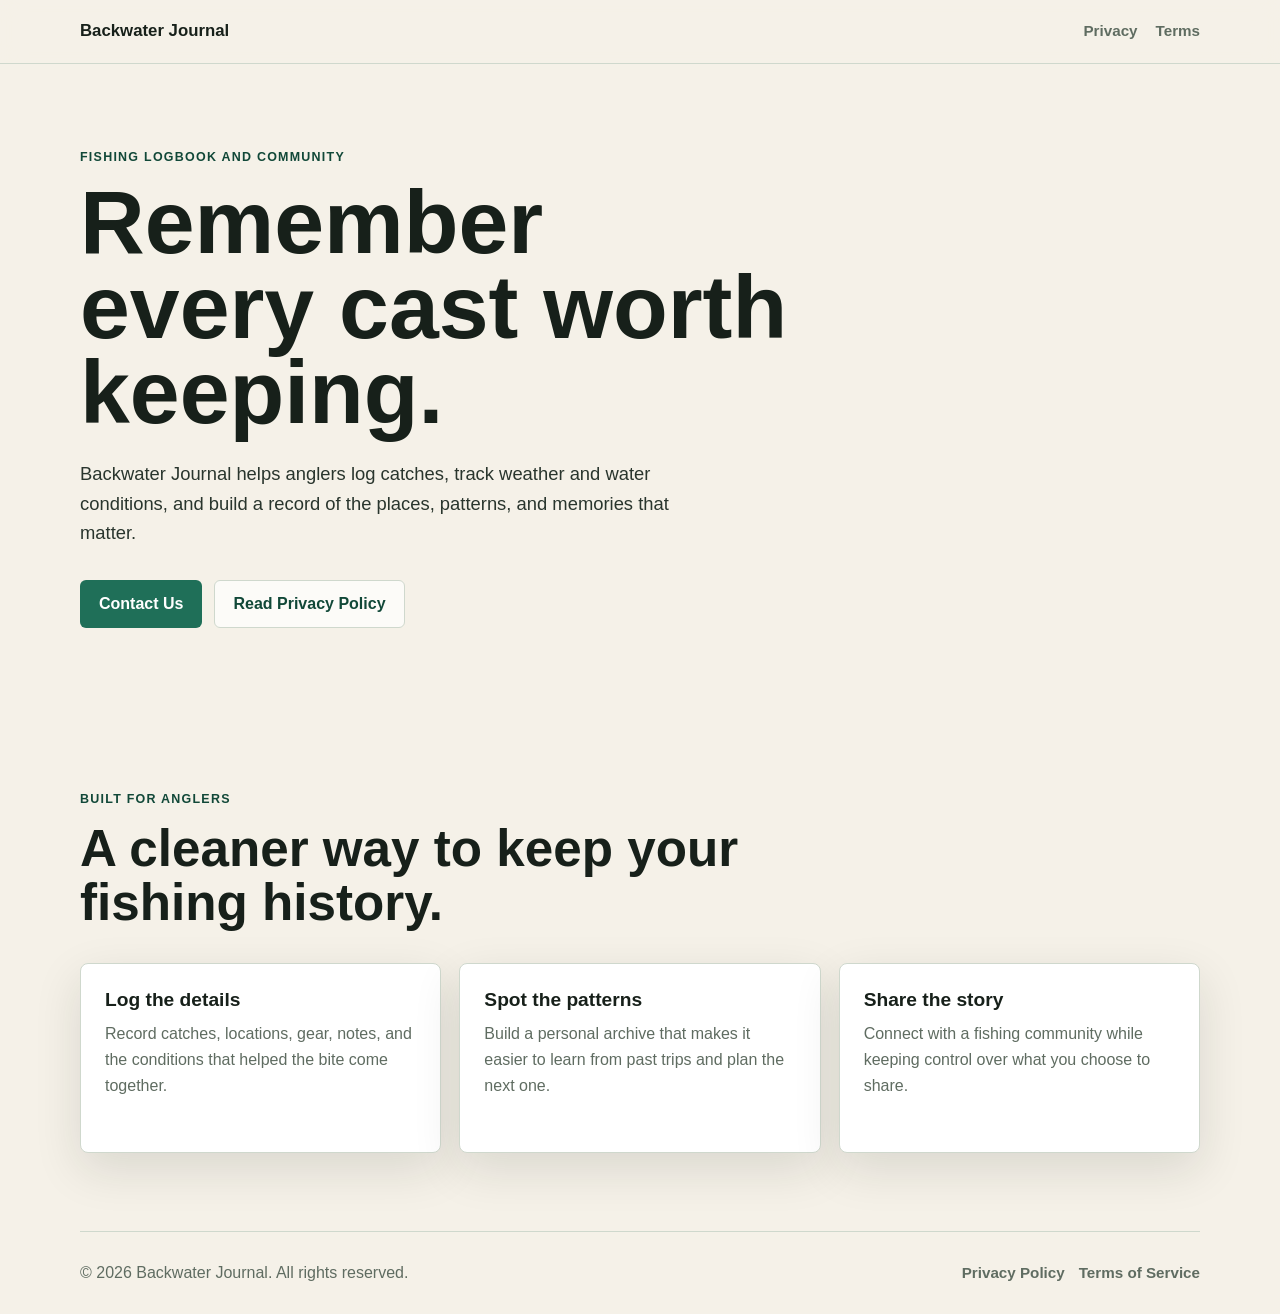
==== index.html @ 4f359d8a "Add Backwater Journal website pages" ====
<!DOCTYPE html>
<html lang="en">
<head>
  <meta charset="UTF-8">
  <meta name="viewport" content="width=device-width, initial-scale=1.0">
  <meta name="description" content="Backwater Journal is a mobile fishing journal and community app for logging catches, tracking conditions, and sharing time on the water.">
  <title>Backwater Journal</title>
  <link rel="stylesheet" href="styles.css">
</head>
<body>
  <header class="site-header">
    <nav class="nav" aria-label="Primary navigation">
      <a class="brand" href="index.html">Backwater Journal</a>
      <div class="nav-links">
        <a href="privacy.html">Privacy</a>
        <a href="terms.html">Terms</a>
      </div>
    </nav>
  </header>

  <main>
    <section class="hero">
      <div class="hero-content">
        <p class="eyebrow">Fishing logbook and community</p>
        <h1>Remember every cast worth keeping.</h1>
        <p class="hero-copy">
          Backwater Journal helps anglers log catches, track weather and water conditions,
          and build a record of the places, patterns, and memories that matter.
        </p>
        <div class="actions">
          <a class="button primary" href="mailto:hello@backwaterjournal.com">Contact Us</a>
          <a class="button secondary" href="privacy.html">Read Privacy Policy</a>
        </div>
      </div>
    </section>

    <section class="section">
      <div class="section-heading">
        <p class="eyebrow">Built for anglers</p>
        <h2>A cleaner way to keep your fishing history.</h2>
      </div>
      <div class="feature-grid">
        <article class="feature">
          <h3>Log the details</h3>
          <p>Record catches, locations, gear, notes, and the conditions that helped the bite come together.</p>
        </article>
        <article class="feature">
          <h3>Spot the patterns</h3>
          <p>Build a personal archive that makes it easier to learn from past trips and plan the next one.</p>
        </article>
        <article class="feature">
          <h3>Share the story</h3>
          <p>Connect with a fishing community while keeping control over what you choose to share.</p>
        </article>
      </div>
    </section>
  </main>

  <footer class="site-footer">
    <p>&copy; 2026 Backwater Journal. All rights reserved.</p>
    <div class="footer-links">
      <a href="privacy.html">Privacy Policy</a>
      <a href="terms.html">Terms of Service</a>
    </div>
  </footer>
</body>
</html>
---- styles.css ----
:root {
  --bg: #f5f1e8;
  --bg-soft: #e6eee7;
  --ink: #17201a;
  --muted: #5f6c61;
  --line: #cfd8cd;
  --accent: #1f6f58;
  --accent-dark: #114838;
  --white: #ffffff;
  --shadow: 0 16px 48px rgba(23, 32, 26, 0.12);
}

* {
  box-sizing: border-box;
}

body {
  margin: 0;
  min-height: 100vh;
  color: var(--ink);
  background: var(--bg);
  font-family: Arial, Helvetica, sans-serif;
  line-height: 1.6;
}

a {
  color: inherit;
}

.site-header {
  position: sticky;
  top: 0;
  z-index: 10;
  background: rgba(245, 241, 232, 0.92);
  border-bottom: 1px solid var(--line);
  backdrop-filter: blur(12px);
}

.nav {
  display: flex;
  align-items: center;
  justify-content: space-between;
  width: min(1120px, calc(100% - 32px));
  margin: 0 auto;
  padding: 18px 0;
}

.brand {
  font-size: 1.05rem;
  font-weight: 800;
  text-decoration: none;
  letter-spacing: 0;
}

.nav-links {
  display: flex;
  gap: 18px;
  align-items: center;
}

.nav-links a,
.footer-links a {
  color: var(--muted);
  font-size: 0.95rem;
  font-weight: 700;
  text-decoration: none;
}

.nav-links a:hover,
.nav-links a[aria-current="page"],
.footer-links a:hover {
  color: var(--accent-dark);
}

.hero {
  display: grid;
  align-items: center;
  min-height: 72vh;
  padding: 72px 0;
  background:
    linear-gradient(rgba(245, 241, 232, 0.2), rgba(245, 241, 232, 0.95)),
    url("https://images.unsplash.com/photo-1519566335946-e6f65f0f4fdf?auto=format&fit=crop&w=1800&q=80") center/cover;
}

.hero-content,
.section,
.legal {
  width: min(1120px, calc(100% - 32px));
  margin: 0 auto;
}

.hero-content {
  max-width: 720px;
  margin-left: max(16px, calc((100% - 1120px) / 2));
}

.eyebrow {
  margin: 0 0 12px;
  color: var(--accent-dark);
  font-size: 0.78rem;
  font-weight: 800;
  letter-spacing: 0.1em;
  text-transform: uppercase;
}

h1,
h2,
h3,
p {
  overflow-wrap: anywhere;
}

h1 {
  max-width: 760px;
  margin: 0;
  font-size: clamp(2.75rem, 7vw, 6rem);
  line-height: 0.95;
  letter-spacing: 0;
}

h2 {
  margin: 0;
  font-size: clamp(2rem, 4vw, 3.5rem);
  line-height: 1.05;
  letter-spacing: 0;
}

h3 {
  margin: 0 0 10px;
  font-size: 1.2rem;
  line-height: 1.2;
}

.hero-copy {
  max-width: 620px;
  margin: 24px 0 0;
  color: #29352d;
  font-size: 1.15rem;
}

.actions {
  display: flex;
  flex-wrap: wrap;
  gap: 12px;
  margin-top: 32px;
}

.button {
  display: inline-flex;
  min-height: 48px;
  align-items: center;
  justify-content: center;
  border: 1px solid transparent;
  border-radius: 6px;
  padding: 0 18px;
  font-weight: 800;
  text-decoration: none;
}

.button.primary {
  color: var(--white);
  background: var(--accent);
}

.button.primary:hover {
  background: var(--accent-dark);
}

.button.secondary {
  color: var(--accent-dark);
  background: rgba(255, 255, 255, 0.72);
  border-color: var(--line);
}

.section {
  padding: 78px 0;
}

.section-heading {
  max-width: 760px;
}

.feature-grid {
  display: grid;
  grid-template-columns: repeat(3, minmax(0, 1fr));
  gap: 18px;
  margin-top: 34px;
}

.feature {
  min-height: 190px;
  padding: 24px;
  background: var(--white);
  border: 1px solid var(--line);
  border-radius: 8px;
  box-shadow: var(--shadow);
}

.feature p {
  margin: 0;
  color: var(--muted);
}

.legal {
  max-width: 820px;
  padding: 72px 0;
}

.legal h1 {
  font-size: clamp(2.5rem, 6vw, 4.5rem);
}

.legal section {
  padding: 28px 0;
  border-top: 1px solid var(--line);
}

.legal section:first-of-type {
  margin-top: 36px;
}

.legal p {
  color: var(--muted);
}

.legal a {
  color: var(--accent-dark);
  font-weight: 700;
}

.updated {
  margin: 14px 0 0;
}

.site-footer {
  display: flex;
  gap: 16px;
  align-items: center;
  justify-content: space-between;
  width: min(1120px, calc(100% - 32px));
  margin: 0 auto;
  padding: 28px 0;
  color: var(--muted);
  border-top: 1px solid var(--line);
}

.site-footer p {
  margin: 0;
}

.footer-links {
  display: flex;
  flex-wrap: wrap;
  gap: 14px;
}

@media (max-width: 760px) {
  .nav,
  .site-footer {
    align-items: flex-start;
    flex-direction: column;
  }

  .hero {
    min-height: 68vh;
    padding: 54px 0;
  }

  .hero-content {
    margin: 0 auto;
  }

  .feature-grid {
    grid-template-columns: 1fr;
  }

  .button {
    width: 100%;
  }
}
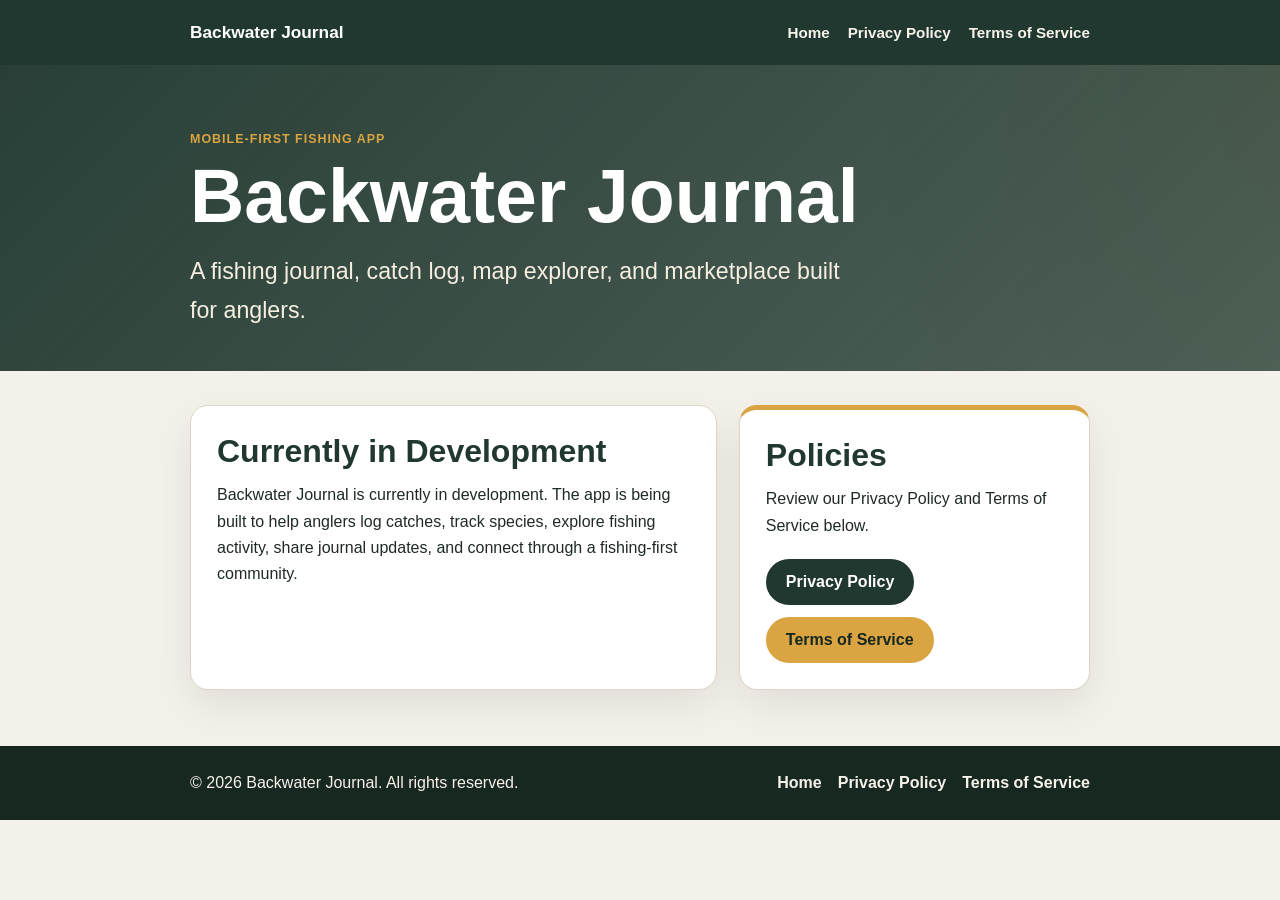
==== commit 5ad7a556: "Add Backwater Journal privacy and terms pages" ====
--- a/index.html
+++ b/index.html
@@ -3,64 +3,60 @@
 <head>
   <meta charset="UTF-8">
   <meta name="viewport" content="width=device-width, initial-scale=1.0">
-  <meta name="description" content="Backwater Journal is a mobile fishing journal and community app for logging catches, tracking conditions, and sharing time on the water.">
+  <meta name="description" content="Backwater Journal is a fishing journal, catch log, map explorer, and marketplace built for anglers.">
   <title>Backwater Journal</title>
   <link rel="stylesheet" href="styles.css">
 </head>
 <body>
   <header class="site-header">
     <nav class="nav" aria-label="Primary navigation">
-      <a class="brand" href="index.html">Backwater Journal</a>
+      <a class="brand" href="./">Backwater Journal</a>
       <div class="nav-links">
-        <a href="privacy.html">Privacy</a>
-        <a href="terms.html">Terms</a>
+        <a href="./">Home</a>
+        <a href="privacy/">Privacy Policy</a>
+        <a href="terms/">Terms of Service</a>
       </div>
     </nav>
   </header>
 
   <main>
     <section class="hero">
-      <div class="hero-content">
-        <p class="eyebrow">Fishing logbook and community</p>
-        <h1>Remember every cast worth keeping.</h1>
-        <p class="hero-copy">
-          Backwater Journal helps anglers log catches, track weather and water conditions,
-          and build a record of the places, patterns, and memories that matter.
-        </p>
-        <div class="actions">
-          <a class="button primary" href="mailto:hello@backwaterjournal.com">Contact Us</a>
-          <a class="button secondary" href="privacy.html">Read Privacy Policy</a>
-        </div>
+      <div class="container">
+        <p class="eyebrow">Mobile-first fishing app</p>
+        <h1>Backwater Journal</h1>
+        <p class="subtitle">A fishing journal, catch log, map explorer, and marketplace built for anglers.</p>
       </div>
     </section>
 
-    <section class="section">
-      <div class="section-heading">
-        <p class="eyebrow">Built for anglers</p>
-        <h2>A cleaner way to keep your fishing history.</h2>
-      </div>
-      <div class="feature-grid">
-        <article class="feature">
-          <h3>Log the details</h3>
-          <p>Record catches, locations, gear, notes, and the conditions that helped the bite come together.</p>
-        </article>
-        <article class="feature">
-          <h3>Spot the patterns</h3>
-          <p>Build a personal archive that makes it easier to learn from past trips and plan the next one.</p>
-        </article>
-        <article class="feature">
-          <h3>Share the story</h3>
-          <p>Connect with a fishing community while keeping control over what you choose to share.</p>
-        </article>
-      </div>
+    <section class="container content-grid" aria-label="Website information">
+      <article class="card">
+        <h2>Currently in Development</h2>
+        <p>
+          Backwater Journal is currently in development. The app is being built to help
+          anglers log catches, track species, explore fishing activity, share journal
+          updates, and connect through a fishing-first community.
+        </p>
+      </article>
+
+      <article class="card policy-card">
+        <h2>Policies</h2>
+        <p>Review our Privacy Policy and Terms of Service below.</p>
+        <div class="button-row">
+          <a class="button" href="privacy/">Privacy Policy</a>
+          <a class="button button-accent" href="terms/">Terms of Service</a>
+        </div>
+      </article>
     </section>
   </main>
 
   <footer class="site-footer">
-    <p>&copy; 2026 Backwater Journal. All rights reserved.</p>
-    <div class="footer-links">
-      <a href="privacy.html">Privacy Policy</a>
-      <a href="terms.html">Terms of Service</a>
+    <div class="container footer-inner">
+      <p>&copy; 2026 Backwater Journal. All rights reserved.</p>
+      <div class="footer-links">
+        <a href="./">Home</a>
+        <a href="privacy/">Privacy Policy</a>
+        <a href="terms/">Terms of Service</a>
+      </div>
     </div>
   </footer>
 </body>
--- a/styles.css
+++ b/styles.css
@@ -1,13 +1,14 @@
 :root {
-  --bg: #f5f1e8;
-  --bg-soft: #e6eee7;
-  --ink: #17201a;
-  --muted: #5f6c61;
-  --line: #cfd8cd;
-  --accent: #1f6f58;
-  --accent-dark: #114838;
-  --white: #ffffff;
-  --shadow: 0 16px 48px rgba(23, 32, 26, 0.12);
+  --bg: #f4f1ea;
+  --text: #1f2a24;
+  --muted: #5f6b63;
+  --green: #20382f;
+  --green-dark: #172820;
+  --gold: #d9a441;
+  --gold-dark: #a87318;
+  --card: #ffffff;
+  --line: #ddd6c8;
+  --shadow: 0 16px 40px rgba(0, 0, 0, 0.08);
 }
 
 * {
@@ -16,262 +17,276 @@
 
 body {
   margin: 0;
-  min-height: 100vh;
-  color: var(--ink);
+  color: var(--text);
   background: var(--bg);
   font-family: Arial, Helvetica, sans-serif;
-  line-height: 1.6;
+  line-height: 1.65;
 }
 
 a {
-  color: inherit;
+  color: var(--green);
+}
+
+a:hover {
+  color: var(--gold-dark);
+}
+
+.container {
+  width: min(900px, calc(100% - 32px));
+  margin: 0 auto;
 }
 
 .site-header {
-  position: sticky;
-  top: 0;
-  z-index: 10;
-  background: rgba(245, 241, 232, 0.92);
-  border-bottom: 1px solid var(--line);
-  backdrop-filter: blur(12px);
+  background: var(--green);
+  color: #ffffff;
 }
 
 .nav {
   display: flex;
+  flex-wrap: wrap;
   align-items: center;
   justify-content: space-between;
-  width: min(1120px, calc(100% - 32px));
+  gap: 14px;
+  width: min(900px, calc(100% - 32px));
   margin: 0 auto;
   padding: 18px 0;
 }
 
 .brand {
-  font-size: 1.05rem;
+  color: #ffffff;
+  font-size: 1.08rem;
   font-weight: 800;
   text-decoration: none;
-  letter-spacing: 0;
 }
 
 .nav-links {
   display: flex;
-  gap: 18px;
-  align-items: center;
-}
-
-.nav-links a,
-.footer-links a {
-  color: var(--muted);
+  flex-wrap: wrap;
+  gap: 10px 18px;
+}
+
+.nav-links a {
+  color: #f7f3eb;
   font-size: 0.95rem;
   font-weight: 700;
   text-decoration: none;
 }
 
 .nav-links a:hover,
-.nav-links a[aria-current="page"],
-.footer-links a:hover {
-  color: var(--accent-dark);
+.nav-links a[aria-current="page"] {
+  color: var(--gold);
 }
 
 .hero {
-  display: grid;
-  align-items: center;
-  min-height: 72vh;
-  padding: 72px 0;
+  padding: 64px 0 42px;
   background:
-    linear-gradient(rgba(245, 241, 232, 0.2), rgba(245, 241, 232, 0.95)),
-    url("https://images.unsplash.com/photo-1519566335946-e6f65f0f4fdf?auto=format&fit=crop&w=1800&q=80") center/cover;
-}
-
-.hero-content,
-.section,
-.legal {
-  width: min(1120px, calc(100% - 32px));
-  margin: 0 auto;
-}
-
-.hero-content {
-  max-width: 720px;
-  margin-left: max(16px, calc((100% - 1120px) / 2));
+    linear-gradient(135deg, rgba(32, 56, 47, 0.96), rgba(32, 56, 47, 0.78)),
+    radial-gradient(circle at top right, rgba(217, 164, 65, 0.26), transparent 34%);
+  color: #ffffff;
 }
 
 .eyebrow {
-  margin: 0 0 12px;
-  color: var(--accent-dark);
+  margin: 0 0 10px;
+  color: var(--gold);
   font-size: 0.78rem;
   font-weight: 800;
-  letter-spacing: 0.1em;
+  letter-spacing: 0.08em;
   text-transform: uppercase;
 }
 
 h1,
 h2,
 h3,
+p,
+li {
+  overflow-wrap: anywhere;
+}
+
+h1 {
+  margin: 0;
+  font-size: clamp(2.5rem, 10vw, 4.7rem);
+  line-height: 1;
+  letter-spacing: 0;
+}
+
+h2 {
+  margin: 0 0 12px;
+  color: var(--green);
+  font-size: clamp(1.45rem, 4vw, 2rem);
+  line-height: 1.2;
+  letter-spacing: 0;
+}
+
 p {
-  overflow-wrap: anywhere;
-}
-
-h1 {
-  max-width: 760px;
-  margin: 0;
-  font-size: clamp(2.75rem, 7vw, 6rem);
-  line-height: 0.95;
-  letter-spacing: 0;
-}
-
-h2 {
-  margin: 0;
-  font-size: clamp(2rem, 4vw, 3.5rem);
-  line-height: 1.05;
-  letter-spacing: 0;
-}
-
-h3 {
-  margin: 0 0 10px;
-  font-size: 1.2rem;
-  line-height: 1.2;
-}
-
-.hero-copy {
-  max-width: 620px;
-  margin: 24px 0 0;
-  color: #29352d;
-  font-size: 1.15rem;
-}
-
-.actions {
+  margin: 0 0 16px;
+}
+
+ul {
+  margin: 0;
+  padding-left: 22px;
+}
+
+li + li {
+  margin-top: 8px;
+}
+
+.subtitle {
+  max-width: 680px;
+  margin: 18px 0 0;
+  color: #f6efe1;
+  font-size: clamp(1.1rem, 3.4vw, 1.45rem);
+}
+
+.content-grid {
+  display: grid;
+  grid-template-columns: minmax(0, 1.2fr) minmax(260px, 0.8fr);
+  gap: 22px;
+  padding: 34px 0 56px;
+}
+
+.card {
+  background: var(--card);
+  border: 1px solid var(--line);
+  border-radius: 18px;
+  box-shadow: var(--shadow);
+  padding: 26px;
+}
+
+.card p:last-child {
+  margin-bottom: 0;
+}
+
+.policy-card {
+  border-top: 5px solid var(--gold);
+}
+
+.button-row {
   display: flex;
   flex-wrap: wrap;
   gap: 12px;
-  margin-top: 32px;
+  margin-top: 20px;
 }
 
 .button {
   display: inline-flex;
-  min-height: 48px;
+  min-height: 46px;
   align-items: center;
   justify-content: center;
-  border: 1px solid transparent;
-  border-radius: 6px;
   padding: 0 18px;
+  color: #ffffff;
+  background: var(--green);
+  border: 2px solid var(--green);
+  border-radius: 999px;
   font-weight: 800;
   text-decoration: none;
 }
 
-.button.primary {
-  color: var(--white);
-  background: var(--accent);
-}
-
-.button.primary:hover {
-  background: var(--accent-dark);
-}
-
-.button.secondary {
-  color: var(--accent-dark);
-  background: rgba(255, 255, 255, 0.72);
-  border-color: var(--line);
-}
-
-.section {
-  padding: 78px 0;
-}
-
-.section-heading {
+.button:hover {
+  color: #ffffff;
+  background: var(--green-dark);
+  border-color: var(--green-dark);
+}
+
+.button-accent {
+  color: var(--green-dark);
+  background: var(--gold);
+  border-color: var(--gold);
+}
+
+.button-accent:hover {
+  color: var(--green-dark);
+  background: #e5b85a;
+  border-color: #e5b85a;
+}
+
+.legal-page {
+  padding: 48px 0 64px;
+}
+
+.legal-page h1 {
+  color: var(--green);
+  font-size: clamp(2.25rem, 8vw, 4rem);
+}
+
+.updated {
+  margin: 12px 0 22px;
+  color: var(--muted);
+  font-weight: 700;
+}
+
+.intro {
   max-width: 760px;
-}
-
-.feature-grid {
-  display: grid;
-  grid-template-columns: repeat(3, minmax(0, 1fr));
-  gap: 18px;
-  margin-top: 34px;
-}
-
-.feature {
-  min-height: 190px;
-  padding: 24px;
-  background: var(--white);
-  border: 1px solid var(--line);
-  border-radius: 8px;
-  box-shadow: var(--shadow);
-}
-
-.feature p {
-  margin: 0;
+  margin-bottom: 30px;
   color: var(--muted);
-}
-
-.legal {
-  max-width: 820px;
-  padding: 72px 0;
-}
-
-.legal h1 {
-  font-size: clamp(2.5rem, 6vw, 4.5rem);
-}
-
-.legal section {
-  padding: 28px 0;
+  font-size: 1.08rem;
+}
+
+.legal-page section {
+  padding: 26px 0;
   border-top: 1px solid var(--line);
 }
 
-.legal section:first-of-type {
-  margin-top: 36px;
-}
-
-.legal p {
+.legal-page section p,
+.legal-page section li {
   color: var(--muted);
 }
 
-.legal a {
-  color: var(--accent-dark);
-  font-weight: 700;
-}
-
-.updated {
-  margin: 14px 0 0;
+.legal-page strong {
+  color: var(--text);
 }
 
 .site-footer {
-  display: flex;
-  gap: 16px;
+  color: #f7f3eb;
+  background: var(--green-dark);
+}
+
+.footer-inner {
+  display: flex;
+  flex-wrap: wrap;
   align-items: center;
   justify-content: space-between;
-  width: min(1120px, calc(100% - 32px));
-  margin: 0 auto;
-  padding: 28px 0;
-  color: var(--muted);
-  border-top: 1px solid var(--line);
-}
-
-.site-footer p {
+  gap: 12px;
+  padding: 24px 0;
+}
+
+.footer-inner p {
   margin: 0;
 }
 
 .footer-links {
   display: flex;
   flex-wrap: wrap;
-  gap: 14px;
-}
-
-@media (max-width: 760px) {
+  gap: 10px 16px;
+}
+
+.footer-links a {
+  color: #f7f3eb;
+  font-weight: 700;
+  text-decoration: none;
+}
+
+.footer-links a:hover {
+  color: var(--gold);
+}
+
+@media (max-width: 720px) {
   .nav,
-  .site-footer {
+  .footer-inner {
     align-items: flex-start;
     flex-direction: column;
   }
 
   .hero {
-    min-height: 68vh;
-    padding: 54px 0;
-  }
-
-  .hero-content {
-    margin: 0 auto;
-  }
-
-  .feature-grid {
+    padding: 46px 0 34px;
+  }
+
+  .content-grid {
     grid-template-columns: 1fr;
+    padding-top: 24px;
+  }
+
+  .card {
+    padding: 22px;
   }
 
   .button {
